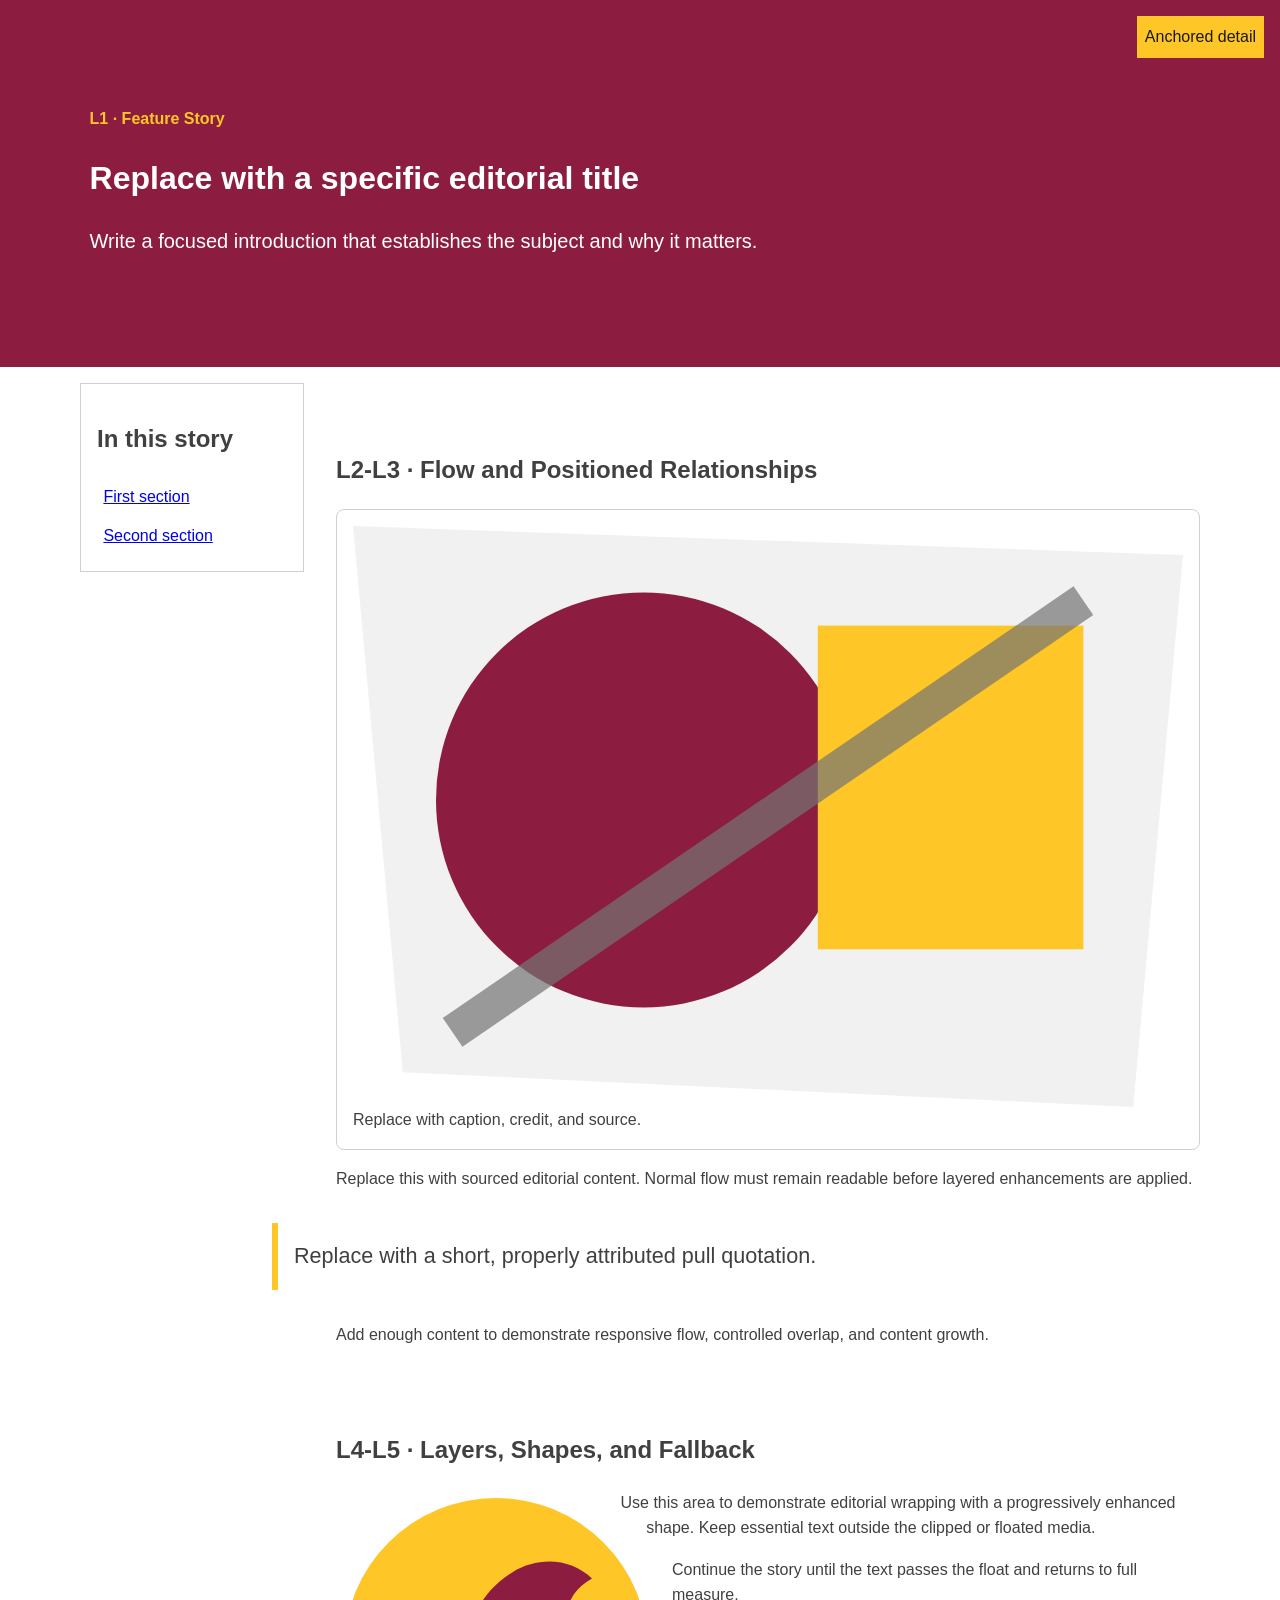
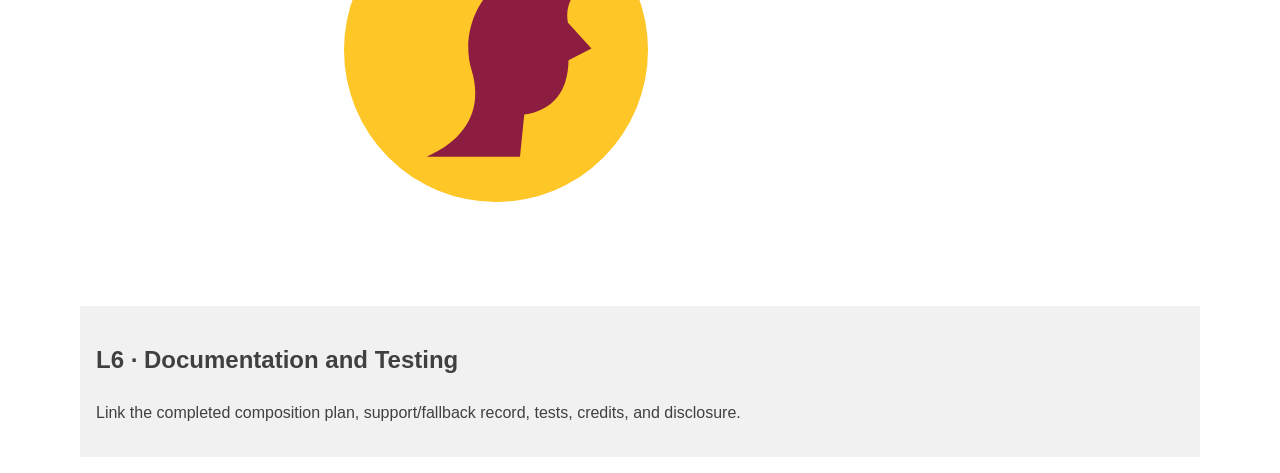
==== ASSESSMENT-Layered-Feature-Story-Starter/index.html @ 74e16f76 "Added Starter Files" ====
<!doctype html>
<html lang="en">
    <head>
        <meta charset="utf-8">
        <meta name="viewport" content="width=device-width,initial-scale=1">
        <title>Layered Feature Story</title>
        <link rel="stylesheet" href="styles.css">
    </head>
    <body>
        <header class="feature-header">
            <p class="eyebrow">L1 · Feature Story</p>
            <h1>Replace with a specific editorial title</h1>
            <p class="lede">Write a focused introduction that establishes the subject and why it matters.</p>
            <span class="issue-badge">Anchored detail</span>
        </header>
        <main>
            <aside class="story-guide">
                <h2>In this story</h2>
                <a href="#section-one">First section</a>
                <a href="#section-two">Second section</a>
            </aside>
            <article>
                <section id="section-one">
                    <h2>L2-L3 · Flow and Positioned Relationships</h2>
                    <figure class="feature-figure">
                        <img src="feature.svg" alt="Replace with a contextual alternative" width="1000" height="700">
                        <figcaption>Replace with caption, credit, and source.</figcaption>
                    </figure>
                    <p>Replace this with sourced editorial content. Normal flow must remain readable before layered enhancements are applied.</p>
                    <blockquote class="pull-quote">Replace with a short, properly attributed pull quotation.</blockquote>
                    <p>Add enough content to demonstrate responsive flow, controlled overlap, and content growth.</p>
                </section>
                <section id="section-two">
                    <h2>L4-L5 · Layers, Shapes, and Fallback</h2>
                    <img class="shape-portrait" src="portrait.svg" alt="Replace with a contextual alternative" width="600" height="600">
                    <p>Use this area to demonstrate editorial wrapping with a progressively enhanced shape. Keep essential text outside the clipped or floated media.</p>
                    <p>Continue the story until the text passes the float and returns to full measure.</p>
                </section>
            </article>
            <section class="documentation">
                <h2>L6 · Documentation and Testing</h2>
                <p>Link the completed composition plan, support/fallback record, tests, credits, and disclosure.</p>
            </section>
        </main>
    </body>
    </html>
---- ASSESSMENT-Layered-Feature-Story-Starter/styles.css ----
:root{
    --color-text:#404040;
    --color-surface:#fff;
    --color-action:#8c1d40;
    --color-accent:#ffc627;
    --color-border:#d0d0d0;
    --color-muted:#5c6670;
    --space-3:1rem;
    --radius:.5rem;
    --measure:68ch;
    --layer-base:0;
    --layer-raised:10;
    --layer-sticky:20;
    --layer-overlay:30;
}
*,*::before,*::after{
    box-sizing:border-box;
}
html{
    scroll-behavior:smooth;
}
body{
    margin:0;
    color:var(--color-text);
    background:var(--color-surface);
    font-family:Arial,sans-serif;
    line-height:1.6;
}
.feature-header{
    position:relative;
    padding:clamp(2rem,7vw,6rem);
    background:var(--color-action);
    color:#fff;
}
.eyebrow{
    color:var(--color-accent);
    font-weight:700;
}
.lede{
    max-width:var(--measure);
    font-size:1.25rem;
}
.issue-badge{
    position:absolute;
    inset-block-start:1rem;
    inset-inline-end:1rem;
    padding:.5rem;
    background:var(--color-accent);
    color:#191919;
}
main{
    display:grid;
    gap:2rem;
    max-width:72rem;
    margin:auto;
    padding:var(--space-3);
}
article{
    min-width:0;
}
article section{
    display:flow-root;
    margin-block:3rem;
    scroll-margin-block-start:6rem;
}
.story-guide{
    align-self:start;
    padding:1rem;
    border:1px solid var(--color-border);
}
.story-guide a{
    display:block;
    padding:.4rem;
}
.feature-figure{
    position:relative;
    margin:0;
    padding:1rem;
    border:1px solid var(--color-border);
    border-radius:var(--radius);
}
img{
    display:block;
    max-width:100%;
    height:auto;
}
.pull-quote{
    margin:2rem 0;
    padding:1rem;
    border-inline-start:.4rem solid var(--color-accent);
    font-size:1.35rem;
}
.shape-portrait{
    width:min(45%,20rem);
    margin:0 1rem 1rem 0;
    border-radius:50%;
}
.documentation{
    grid-column:1/-1;
    padding:1rem;
    background:#f1f1f1;
}
@media (min-width:52rem){
    main{
        grid-template-columns:14rem 1fr;
    }
    .story-guide{
        position:sticky;
        inset-block-start:1rem;
        z-index:var(--layer-sticky);
    }
    .pull-quote{
        position:relative;
        z-index:var(--layer-raised);
        margin-inline-start:-4rem;
        background:var(--color-surface);;
    }
    @supports (shape-outside:circle(50%)){
        .shape-portrait{
            float:inline-start;
            shape-outside:circle(50%);
            shape-margin:1rem;}
        }
    }
    @supports (clip-path:polygon(0 0)){
        .feature-figure img{
            clip-path:polygon(0 0,100% 5%,94% 100%,6% 94%);}
        }
        :focus-visible{
            outline:.2rem solid var(--color-accent);
            outline-offset:.2rem;
        }
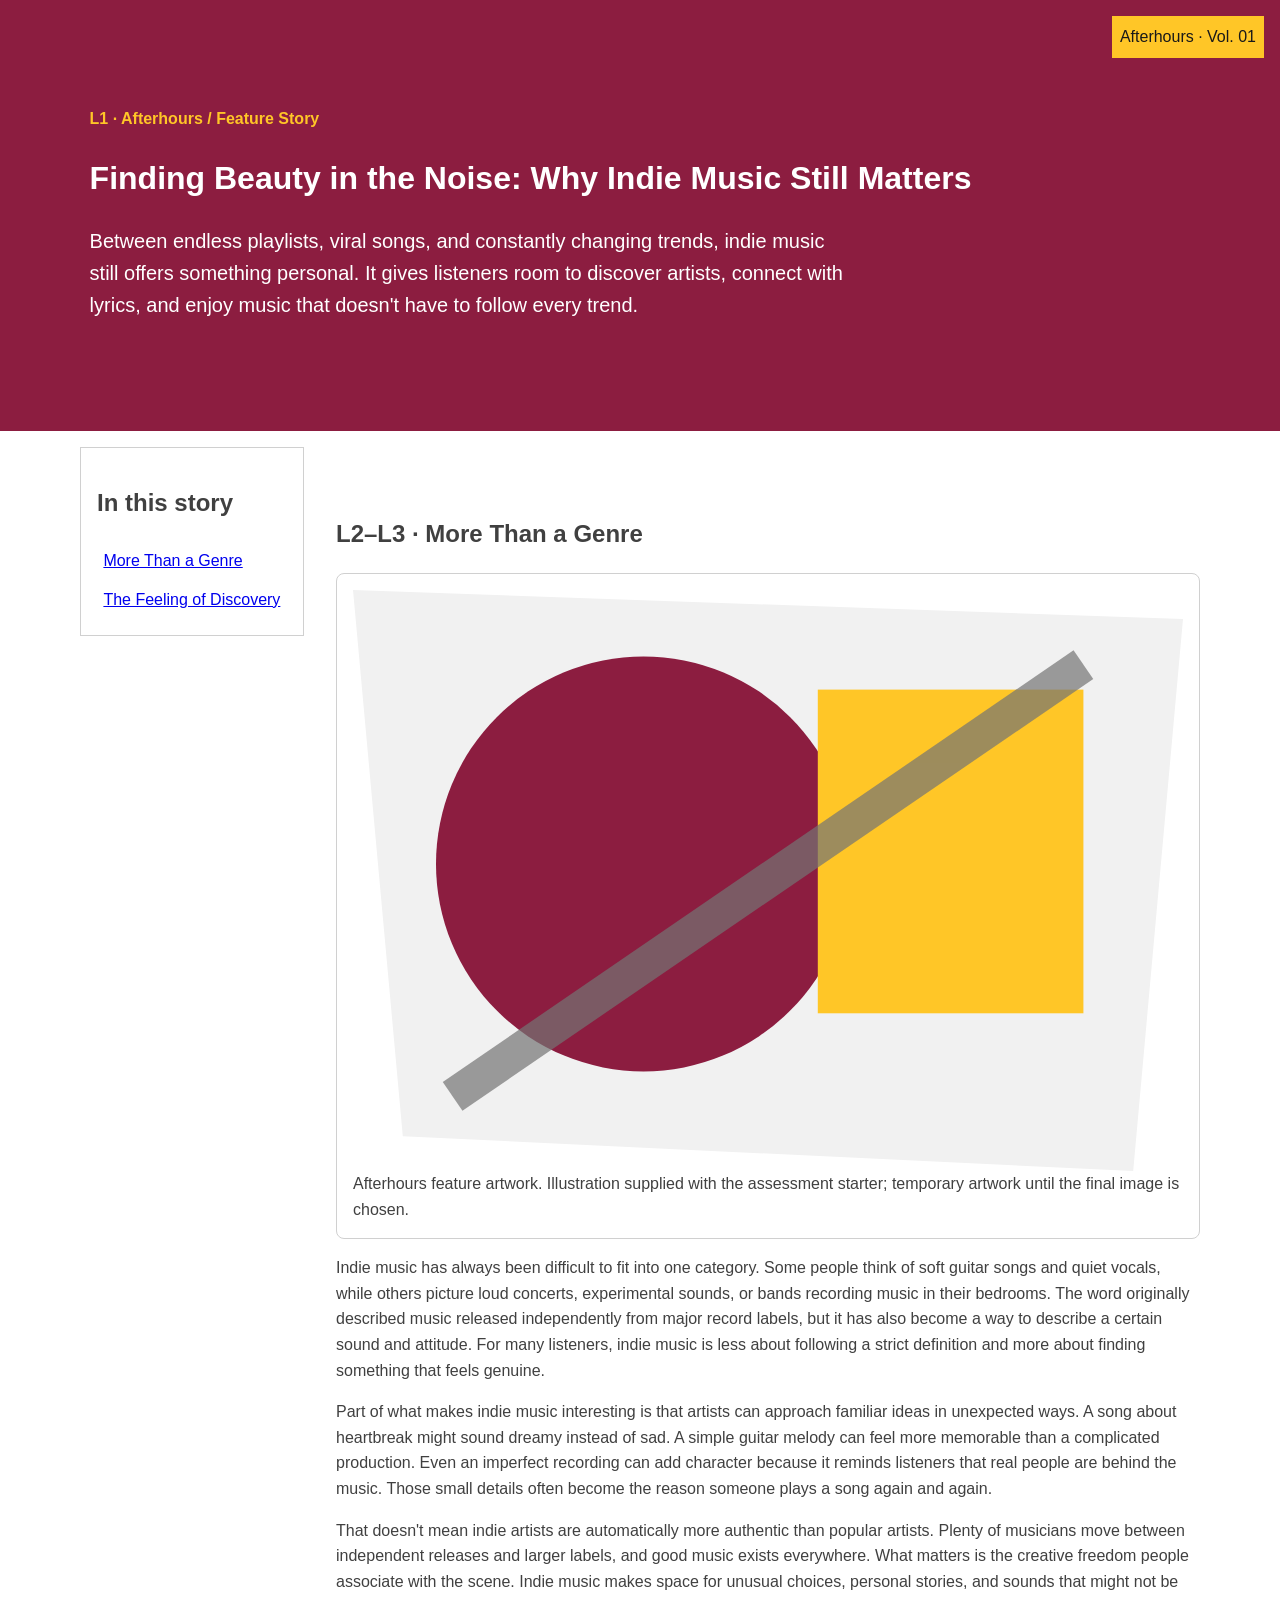
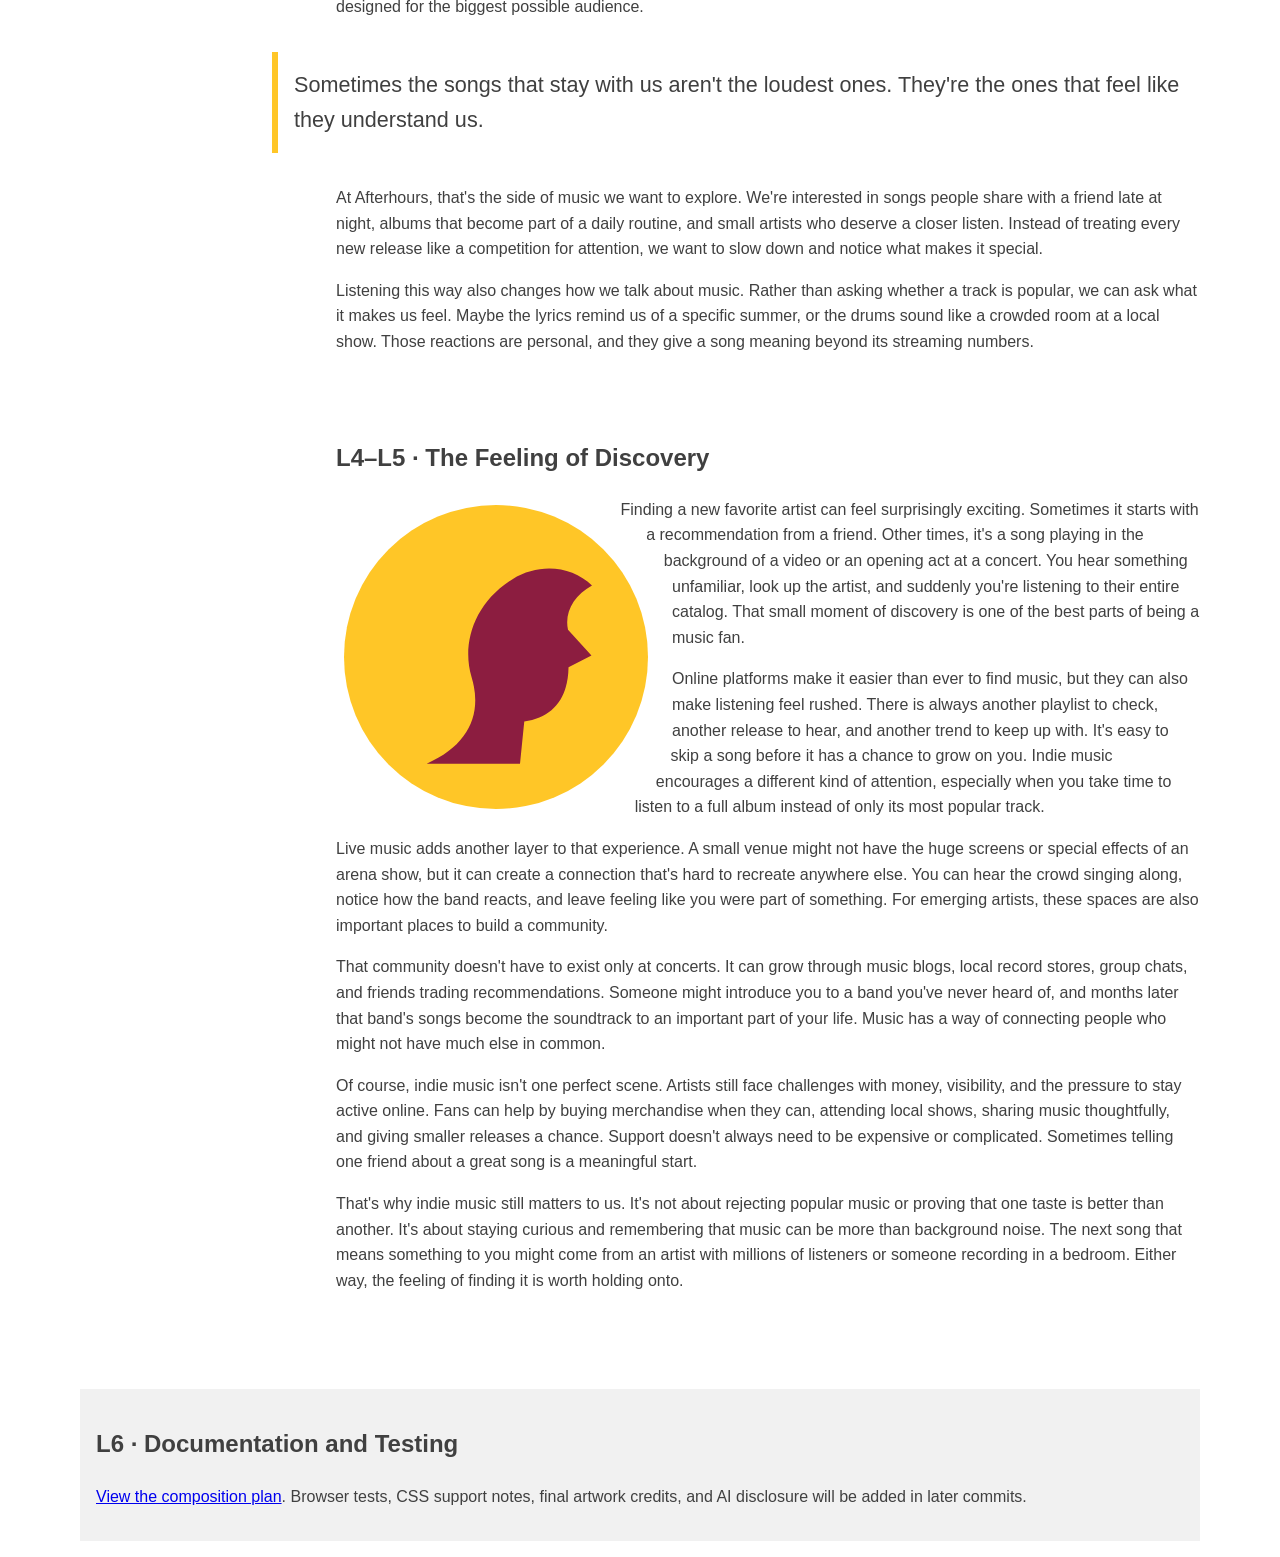
==== commit 968955ff: "Add Afterhours feature story content" ====
--- a/ASSESSMENT-Layered-Feature-Story-Starter/index.html
+++ b/ASSESSMENT-Layered-Feature-Story-Starter/index.html
@@ -1,46 +1,78 @@
 <!doctype html>
 <html lang="en">
-    <head>
-        <meta charset="utf-8">
-        <meta name="viewport" content="width=device-width,initial-scale=1">
-        <title>Layered Feature Story</title>
-        <link rel="stylesheet" href="styles.css">
-    </head>
-    <body>
-        <header class="feature-header">
-            <p class="eyebrow">L1 · Feature Story</p>
-            <h1>Replace with a specific editorial title</h1>
-            <p class="lede">Write a focused introduction that establishes the subject and why it matters.</p>
-            <span class="issue-badge">Anchored detail</span>
-        </header>
-        <main>
-            <aside class="story-guide">
-                <h2>In this story</h2>
-                <a href="#section-one">First section</a>
-                <a href="#section-two">Second section</a>
-            </aside>
-            <article>
-                <section id="section-one">
-                    <h2>L2-L3 · Flow and Positioned Relationships</h2>
-                    <figure class="feature-figure">
-                        <img src="feature.svg" alt="Replace with a contextual alternative" width="1000" height="700">
-                        <figcaption>Replace with caption, credit, and source.</figcaption>
-                    </figure>
-                    <p>Replace this with sourced editorial content. Normal flow must remain readable before layered enhancements are applied.</p>
-                    <blockquote class="pull-quote">Replace with a short, properly attributed pull quotation.</blockquote>
-                    <p>Add enough content to demonstrate responsive flow, controlled overlap, and content growth.</p>
-                </section>
-                <section id="section-two">
-                    <h2>L4-L5 · Layers, Shapes, and Fallback</h2>
-                    <img class="shape-portrait" src="portrait.svg" alt="Replace with a contextual alternative" width="600" height="600">
-                    <p>Use this area to demonstrate editorial wrapping with a progressively enhanced shape. Keep essential text outside the clipped or floated media.</p>
-                    <p>Continue the story until the text passes the float and returns to full measure.</p>
-                </section>
-            </article>
-            <section class="documentation">
-                <h2>L6 · Documentation and Testing</h2>
-                <p>Link the completed composition plan, support/fallback record, tests, credits, and disclosure.</p>
+
+<head>
+    <meta charset="utf-8">
+    <meta name="viewport" content="width=device-width,initial-scale=1">
+    <title>Finding Beauty in the Noise | Afterhours</title>
+    <link rel="stylesheet" href="styles.css">
+</head>
+
+<body>
+    <header class="feature-header">
+        <p class="eyebrow">L1 · Afterhours / Feature Story</p>
+        <h1>Finding Beauty in the Noise: Why Indie Music Still Matters</h1>
+        <p class="lede">Between endless playlists, viral songs, and constantly changing trends, indie music still offers something personal. It gives listeners room to discover artists, connect with lyrics, and enjoy music that doesn't have to follow every trend.</p>
+        <span class="issue-badge">Afterhours · Vol. 01</span>
+    </header>
+    <main>
+        <aside class="story-guide">
+            <h2>In this story</h2>
+            <a href="#section-one">More Than a Genre</a>
+            <a href="#section-two">The Feeling of Discovery</a>
+        </aside>
+        <article>
+            <section id="section-one">
+                <h2>L2–L3 · More Than a Genre</h2>
+                <figure class="feature-figure">
+                    <img src="feature.svg" alt="Abstract illustration used for the Afterhours indie music feature" width="1000" height="700">
+                    <figcaption>Afterhours feature artwork. Illustration supplied with the assessment starter; temporary artwork until the final image is chosen.</figcaption>
+                </figure>
+                <p>Indie music has always been difficult to fit into one category. Some people think of soft guitar songs and quiet vocals, while others picture loud concerts, experimental sounds, or bands recording music in their bedrooms. The word originally
+                    described music released independently from major record labels, but it has also become a way to describe a certain sound and attitude. For many listeners, indie music is less about following a strict definition and more about finding
+                    something that feels genuine.</p>
+
+                <p>Part of what makes indie music interesting is that artists can approach familiar ideas in unexpected ways. A song about heartbreak might sound dreamy instead of sad. A simple guitar melody can feel more memorable than a complicated production.
+                    Even an imperfect recording can add character because it reminds listeners that real people are behind the music. Those small details often become the reason someone plays a song again and again.</p>
+
+                <p>That doesn't mean indie artists are automatically more authentic than popular artists. Plenty of musicians move between independent releases and larger labels, and good music exists everywhere. What matters is the creative freedom people
+                    associate with the scene. Indie music makes space for unusual choices, personal stories, and sounds that might not be designed for the biggest possible audience.</p>
+                <blockquote class="pull-quote">Sometimes the songs that stay with us aren't the loudest ones. They're the ones that feel like they understand us.</blockquote>
+
+                <p>At Afterhours, that's the side of music we want to explore. We're interested in songs people share with a friend late at night, albums that become part of a daily routine, and small artists who deserve a closer listen. Instead of treating
+                    every new release like a competition for attention, we want to slow down and notice what makes it special.</p>
+
+                <p>Listening this way also changes how we talk about music. Rather than asking whether a track is popular, we can ask what it makes us feel. Maybe the lyrics remind us of a specific summer, or the drums sound like a crowded room at a local
+                    show. Those reactions are personal, and they give a song meaning beyond its streaming numbers.</p>
             </section>
-        </main>
-    </body>
-    </html>+            <section id="section-two">
+                <h2>L4–L5 · The Feeling of Discovery</h2>
+                <img class="shape-portrait" src="portrait.svg" alt="Abstract portrait illustration accompanying the article" width="600" height="600">
+
+                <p>Finding a new favorite artist can feel surprisingly exciting. Sometimes it starts with a recommendation from a friend. Other times, it's a song playing in the background of a video or an opening act at a concert. You hear something unfamiliar,
+                    look up the artist, and suddenly you're listening to their entire catalog. That small moment of discovery is one of the best parts of being a music fan.</p>
+
+                <p>Online platforms make it easier than ever to find music, but they can also make listening feel rushed. There is always another playlist to check, another release to hear, and another trend to keep up with. It's easy to skip a song before
+                    it has a chance to grow on you. Indie music encourages a different kind of attention, especially when you take time to listen to a full album instead of only its most popular track.</p>
+
+                <p>Live music adds another layer to that experience. A small venue might not have the huge screens or special effects of an arena show, but it can create a connection that's hard to recreate anywhere else. You can hear the crowd singing along,
+                    notice how the band reacts, and leave feeling like you were part of something. For emerging artists, these spaces are also important places to build a community.</p>
+
+                <p>That community doesn't have to exist only at concerts. It can grow through music blogs, local record stores, group chats, and friends trading recommendations. Someone might introduce you to a band you've never heard of, and months later
+                    that band's songs become the soundtrack to an important part of your life. Music has a way of connecting people who might not have much else in common.</p>
+
+                <p>Of course, indie music isn't one perfect scene. Artists still face challenges with money, visibility, and the pressure to stay active online. Fans can help by buying merchandise when they can, attending local shows, sharing music thoughtfully,
+                    and giving smaller releases a chance. Support doesn't always need to be expensive or complicated. Sometimes telling one friend about a great song is a meaningful start.</p>
+
+                <p>That's why indie music still matters to us. It's not about rejecting popular music or proving that one taste is better than another. It's about staying curious and remembering that music can be more than background noise. The next song
+                    that means something to you might come from an artist with millions of listeners or someone recording in a bedroom. Either way, the feeling of finding it is worth holding onto.</p>
+            </section>
+        </article>
+        <section class="documentation">
+            <h2>L6 · Documentation and Testing</h2>
+            <p><a href="composition-plan.html">View the composition plan</a>. Browser tests, CSS support notes, final artwork credits, and AI disclosure will be added in later commits.</p>
+        </section>
+    </main>
+</body>
+
+</html>
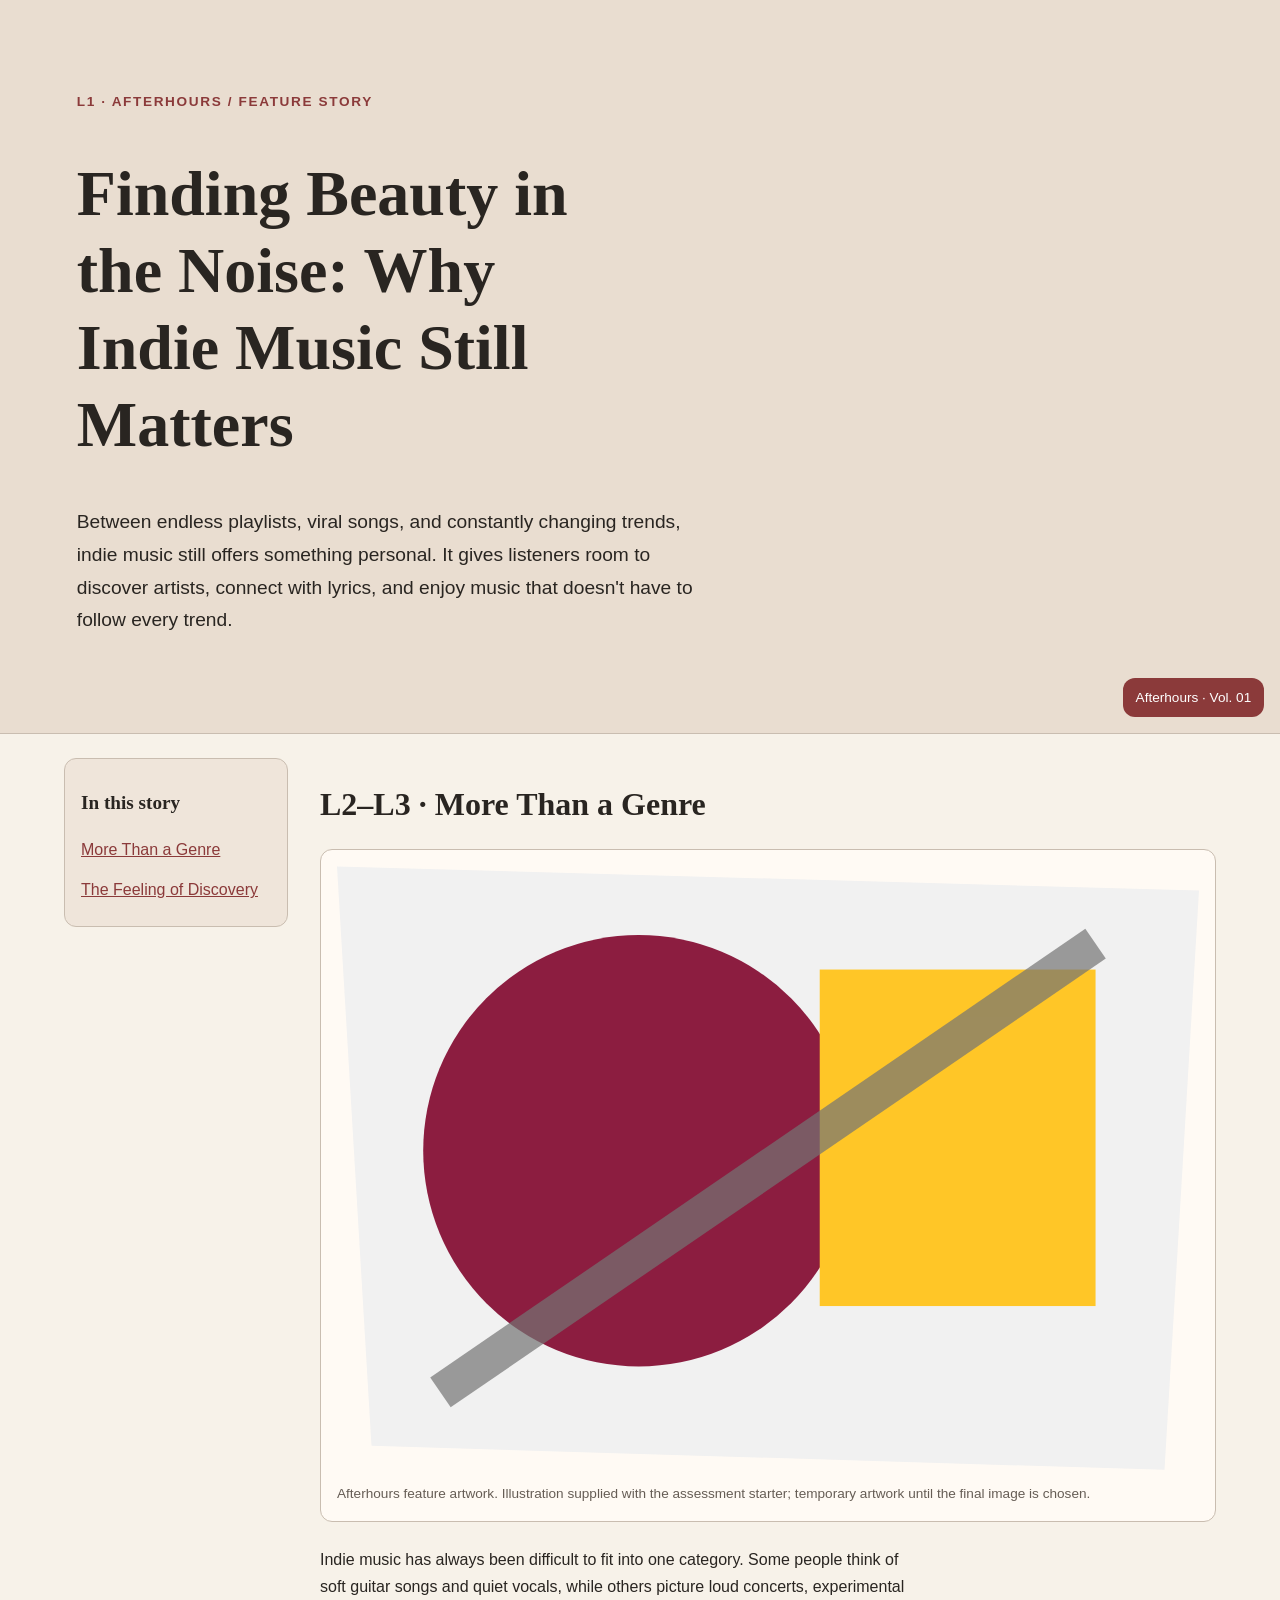
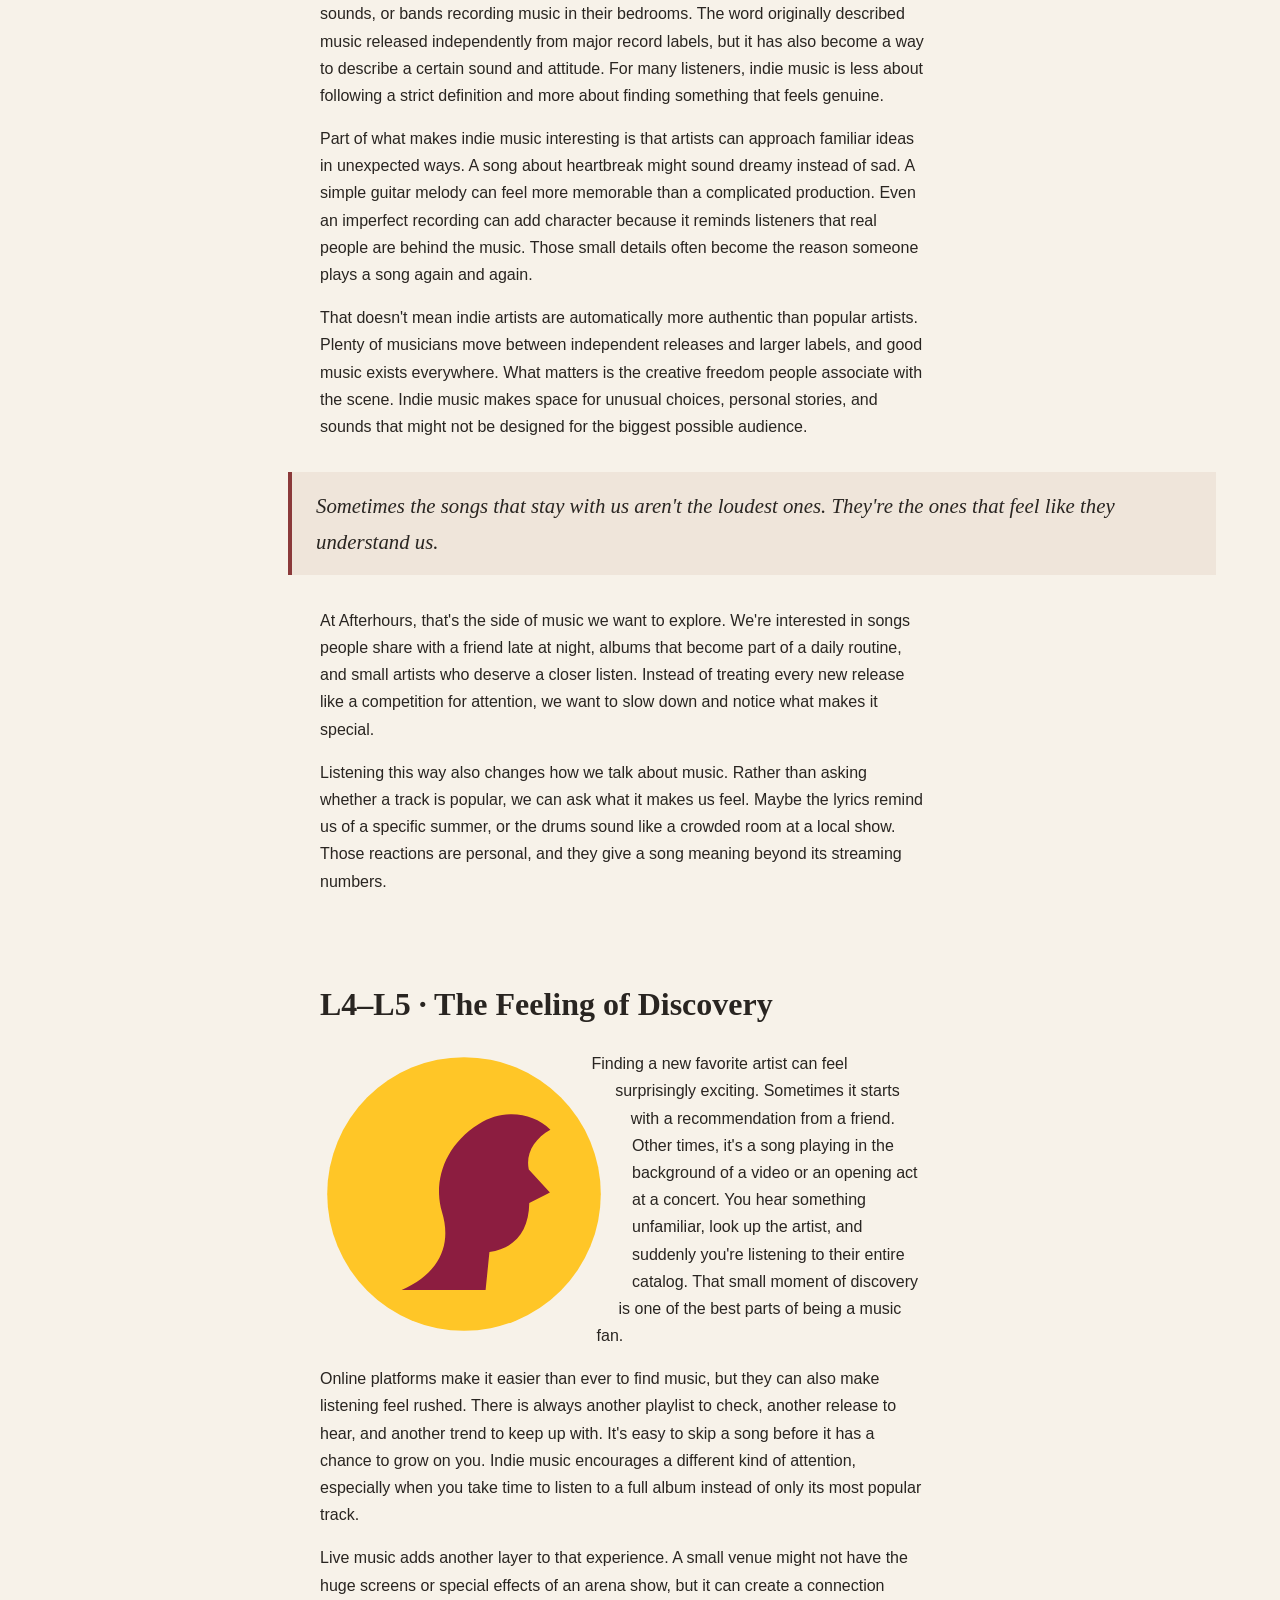
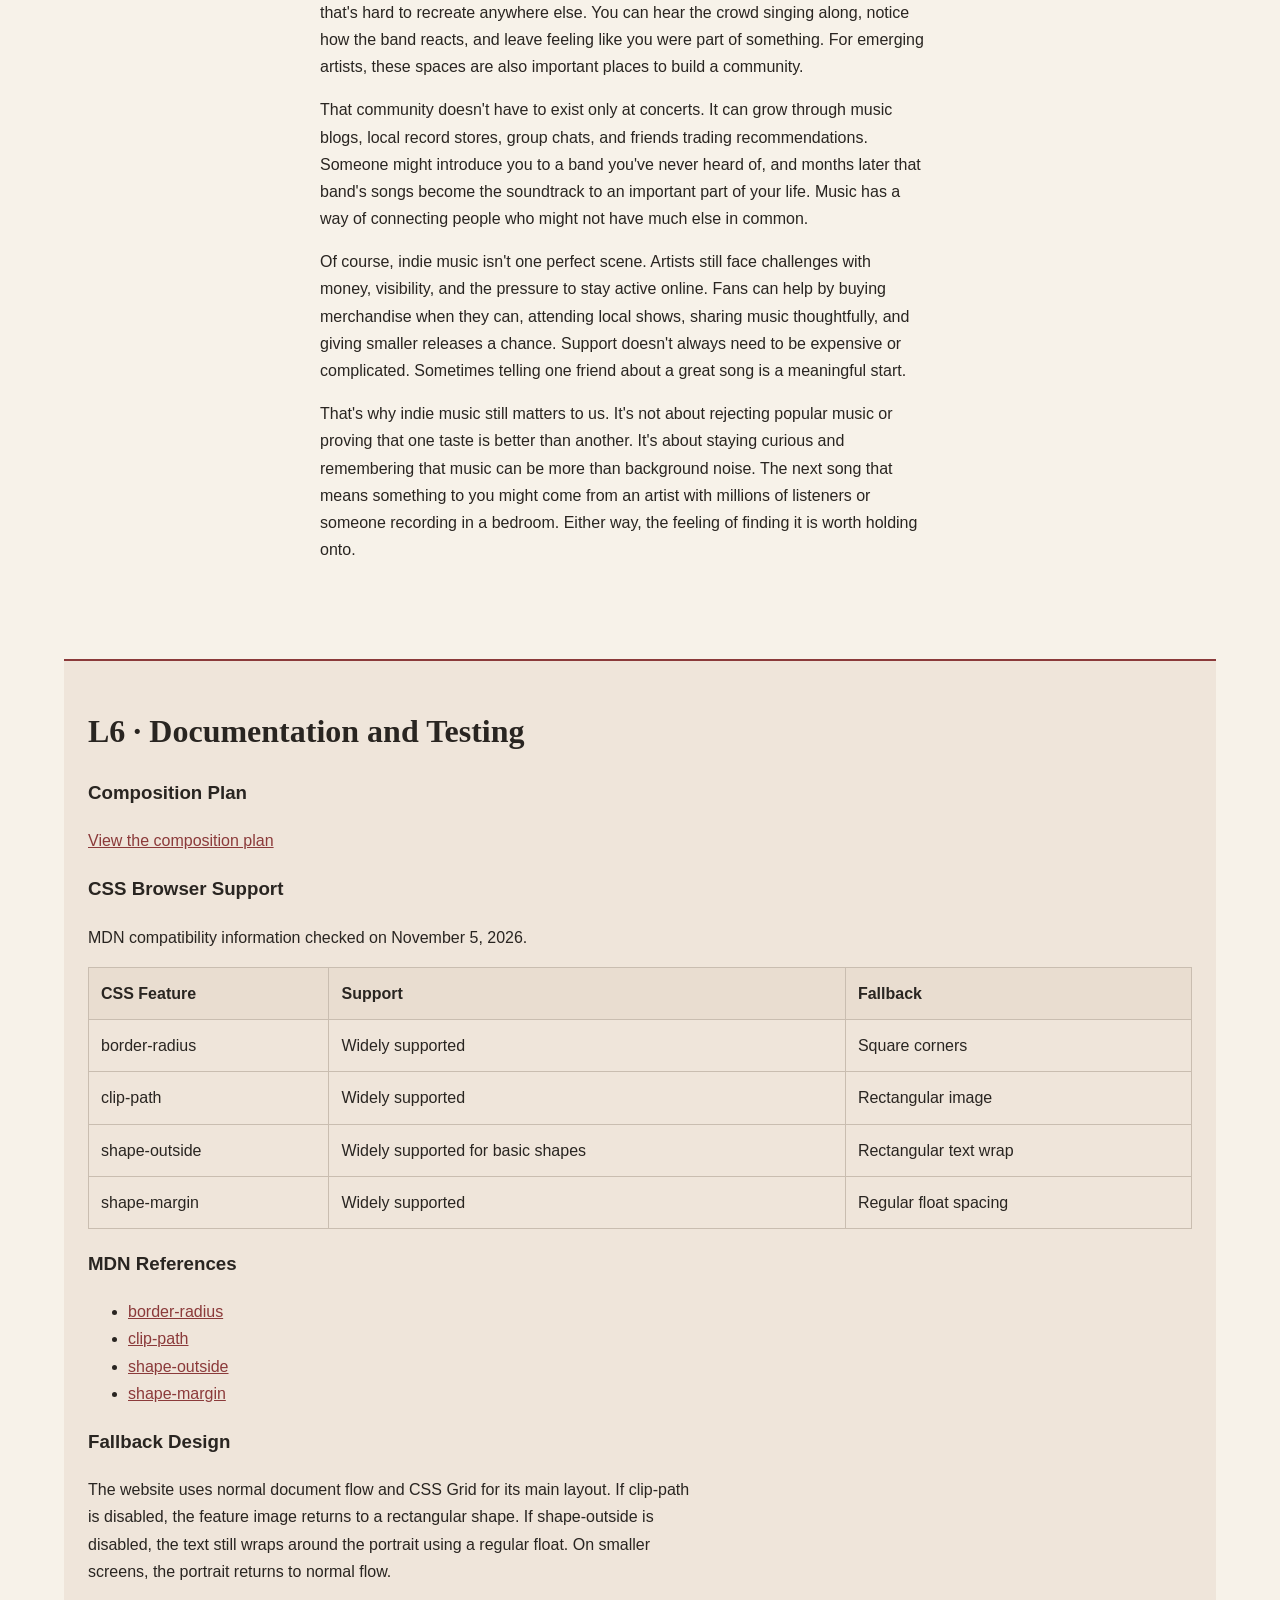
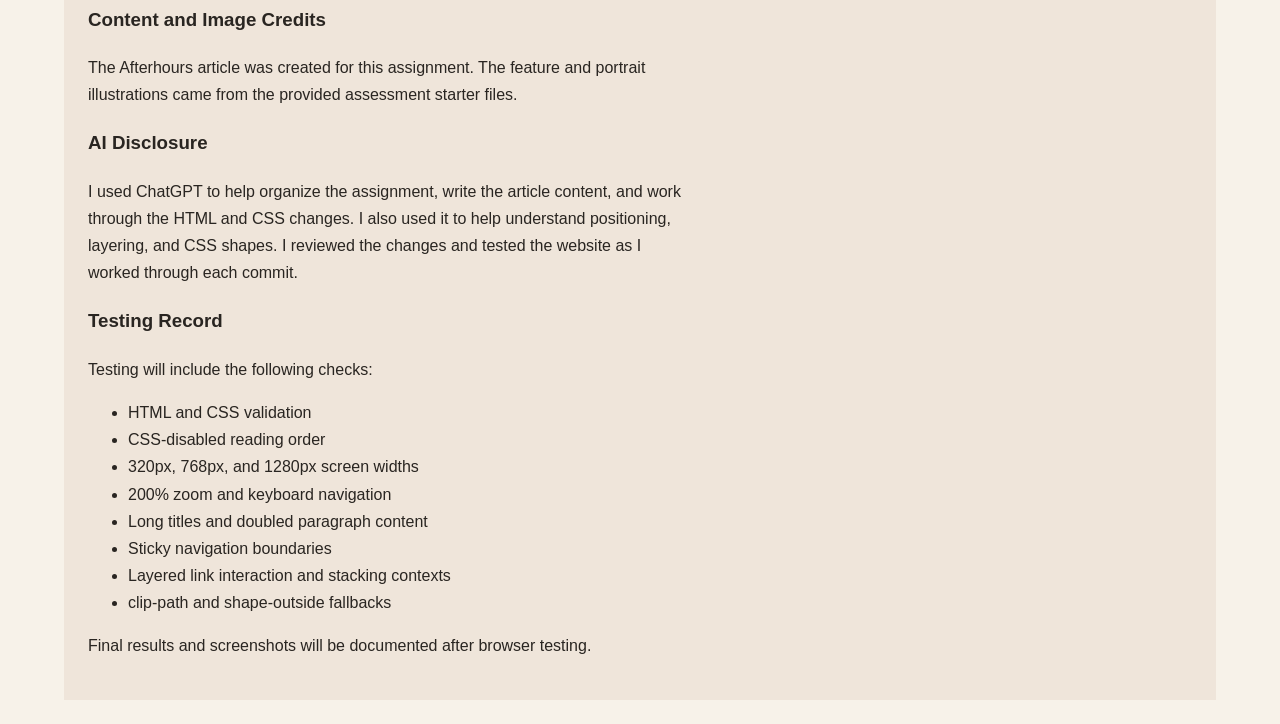
==== commit bbd16d5e: "Add documentation and CSS support records" ====
--- a/ASSESSMENT-Layered-Feature-Story-Starter/index.html
+++ b/ASSESSMENT-Layered-Feature-Story-Starter/index.html
@@ -68,10 +68,97 @@
                     that means something to you might come from an artist with millions of listeners or someone recording in a bedroom. Either way, the feeling of finding it is worth holding onto.</p>
             </section>
         </article>
+
         <section class="documentation">
             <h2>L6 · Documentation and Testing</h2>
-            <p><a href="composition-plan.html">View the composition plan</a>. Browser tests, CSS support notes, final artwork credits, and AI disclosure will be added in later commits.</p>
+
+            <h3>Composition Plan</h3>
+            <p>
+                <a href="composition-plan.html">
+            View the composition plan
+        </a>
+            </p>
+
+            <h3>CSS Browser Support</h3>
+            <p>MDN compatibility information checked on November 5, 2026.</p>
+
+            <table>
+                <thead>
+                    <tr>
+                        <th>CSS Feature</th>
+                        <th>Support</th>
+                        <th>Fallback</th>
+                    </tr>
+                </thead>
+                <tbody>
+                    <tr>
+                        <td>border-radius</td>
+                        <td>Widely supported</td>
+                        <td>Square corners</td>
+                    </tr>
+                    <tr>
+                        <td>clip-path</td>
+                        <td>Widely supported</td>
+                        <td>Rectangular image</td>
+                    </tr>
+                    <tr>
+                        <td>shape-outside</td>
+                        <td>Widely supported for basic shapes</td>
+                        <td>Rectangular text wrap</td>
+                    </tr>
+                    <tr>
+                        <td>shape-margin</td>
+                        <td>Widely supported</td>
+                        <td>Regular float spacing</td>
+                    </tr>
+                </tbody>
+            </table>
+
+            <h3>MDN References</h3>
+            <ul>
+                <li><a href="https://developer.mozilla.org/en-US/docs/Web/CSS/Reference/Properties/border-radius">border-radius</a></li>
+                <li><a href="https://developer.mozilla.org/en-US/docs/Web/CSS/Reference/Properties/clip-path">clip-path</a></li>
+                <li><a href="https://developer.mozilla.org/en-US/docs/Web/CSS/Reference/Properties/shape-outside">shape-outside</a></li>
+                <li><a href="https://developer.mozilla.org/en-US/docs/Web/CSS/Reference/Properties/shape-margin">shape-margin</a></li>
+            </ul>
+
+            <h3>Fallback Design</h3>
+            <p>
+                The website uses normal document flow and CSS Grid for its main layout. If clip-path is disabled, the feature image returns to a rectangular shape. If shape-outside is disabled, the text still wraps around the portrait using a regular float. On smaller
+                screens, the portrait returns to normal flow.
+            </p>
+
+            <h3>Content and Image Credits</h3>
+            <p>
+                The Afterhours article was created for this assignment. The feature and portrait illustrations came from the provided assessment starter files.
+            </p>
+
+            <h3>AI Disclosure</h3>
+            <p>
+                I used ChatGPT to help organize the assignment, write the article content, and work through the HTML and CSS changes. I also used it to help understand positioning, layering, and CSS shapes. I reviewed the changes and tested the website as I worked through
+                each commit.
+            </p>
+
+            <h3>Testing Record</h3>
+            <p>
+                Testing will include the following checks:
+            </p>
+            <ul>
+                <li>HTML and CSS validation</li>
+                <li>CSS-disabled reading order</li>
+                <li>320px, 768px, and 1280px screen widths</li>
+                <li>200% zoom and keyboard navigation</li>
+                <li>Long titles and doubled paragraph content</li>
+                <li>Sticky navigation boundaries</li>
+                <li>Layered link interaction and stacking contexts</li>
+                <li>clip-path and shape-outside fallbacks</li>
+            </ul>
+            <p>
+                Final results and screenshots will be documented after browser testing.
+            </p>
+
         </section>
+
     </main>
 </body>
 
--- a/ASSESSMENT-Layered-Feature-Story-Starter/styles.css
+++ b/ASSESSMENT-Layered-Feature-Story-Starter/styles.css
@@ -1,132 +1,306 @@
-:root{
-    --color-text:#404040;
-    --color-surface:#fff;
-    --color-action:#8c1d40;
-    --color-accent:#ffc627;
-    --color-border:#d0d0d0;
-    --color-muted:#5c6670;
-    --space-3:1rem;
-    --radius:.5rem;
-    --measure:68ch;
-    --layer-base:0;
-    --layer-raised:10;
-    --layer-sticky:20;
-    --layer-overlay:30;
-}
-*,*::before,*::after{
-    box-sizing:border-box;
-}
-html{
-    scroll-behavior:smooth;
-}
-body{
-    margin:0;
-    color:var(--color-text);
-    background:var(--color-surface);
-    font-family:Arial,sans-serif;
-    line-height:1.6;
-}
-.feature-header{
-    position:relative;
-    padding:clamp(2rem,7vw,6rem);
-    background:var(--color-action);
-    color:#fff;
-}
-.eyebrow{
-    color:var(--color-accent);
-    font-weight:700;
-}
-.lede{
-    max-width:var(--measure);
-    font-size:1.25rem;
-}
-.issue-badge{
-    position:absolute;
-    inset-block-start:1rem;
-    inset-inline-end:1rem;
-    padding:.5rem;
-    background:var(--color-accent);
-    color:#191919;
-}
-main{
-    display:grid;
-    gap:2rem;
-    max-width:72rem;
-    margin:auto;
-    padding:var(--space-3);
-}
-article{
-    min-width:0;
-}
-article section{
-    display:flow-root;
-    margin-block:3rem;
-    scroll-margin-block-start:6rem;
-}
-.story-guide{
-    align-self:start;
-    padding:1rem;
-    border:1px solid var(--color-border);
-}
-.story-guide a{
-    display:block;
-    padding:.4rem;
-}
-.feature-figure{
-    position:relative;
-    margin:0;
-    padding:1rem;
-    border:1px solid var(--color-border);
-    border-radius:var(--radius);
-}
-img{
-    display:block;
-    max-width:100%;
-    height:auto;
-}
-.pull-quote{
-    margin:2rem 0;
-    padding:1rem;
-    border-inline-start:.4rem solid var(--color-accent);
-    font-size:1.35rem;
-}
-.shape-portrait{
-    width:min(45%,20rem);
-    margin:0 1rem 1rem 0;
-    border-radius:50%;
-}
-.documentation{
-    grid-column:1/-1;
-    padding:1rem;
-    background:#f1f1f1;
-}
-@media (min-width:52rem){
-    main{
-        grid-template-columns:14rem 1fr;
-    }
-    .story-guide{
-        position:sticky;
-        inset-block-start:1rem;
-        z-index:var(--layer-sticky);
-    }
-    .pull-quote{
-        position:relative;
-        z-index:var(--layer-raised);
-        margin-inline-start:-4rem;
-        background:var(--color-surface);;
-    }
-    @supports (shape-outside:circle(50%)){
-        .shape-portrait{
-            float:inline-start;
-            shape-outside:circle(50%);
-            shape-margin:1rem;}
+:root {
+    --color-text: #292521;
+    --color-surface: #f7f2e9;
+    --color-action: #8b3a3a;
+    --color-accent: #d7a18b;
+    --color-border: #c9bdb0;
+    --color-muted: #665d55;
+    --space-3: 1rem;
+    --radius: 0.75rem;
+    --measure: 68ch;
+    /* Layer tokens - used in later commits */
+    --layer-base: 0;
+    --layer-raised: 10;
+    --layer-sticky: 20;
+    --layer-overlay: 30;
+}
+
+
+/* Basic reset */
+
+*,
+*::before,
+*::after {
+    box-sizing: border-box;
+}
+
+html {
+    scroll-behavior: smooth;
+}
+
+body {
+    margin: 0;
+    background: var(--color-surface);
+    color: var(--color-text);
+    font-family: Arial, sans-serif;
+    line-height: 1.7;
+}
+
+
+/* Typography */
+
+h1,
+h2 {
+    font-family: Georgia, serif;
+    line-height: 1.2;
+}
+
+h1 {
+    font-size: clamp(2.2rem, 5vw, 4rem);
+    max-width: 18ch;
+}
+
+h2 {
+    font-size: clamp(1.5rem, 3vw, 2rem);
+}
+
+p {
+    max-width: var(--measure);
+}
+
+a {
+    color: var(--color-action);
+}
+
+a:hover {
+    text-decoration-thickness: 2px;
+}
+
+
+/* Feature header */
+
+.feature-header {
+    position: relative;
+    padding: clamp(2rem, 6vw, 5rem);
+    background: #e9ddd0;
+    border-bottom: 1px solid var(--color-border);
+}
+
+.eyebrow {
+    color: var(--color-action);
+    font-weight: bold;
+    text-transform: uppercase;
+    letter-spacing: 0.12em;
+    font-size: 0.85rem;
+}
+
+.lede {
+    max-width: 60ch;
+    font-size: 1.2rem;
+}
+
+.issue-badge {
+    position: absolute;
+    bottom: 1rem;
+    right: 1rem;
+    padding: 0.5rem 0.8rem;
+    background: var(--color-action);
+    color: white;
+    border-radius: var(--radius);
+    font-size: 0.85rem;
+    z-index: var(--layer-raised);
+}
+
+
+/* Main layout */
+
+main {
+    display: grid;
+    gap: 2rem;
+    max-width: 75rem;
+    margin: auto;
+    padding: 1.5rem;
+}
+
+article {
+    min-width: 0;
+}
+
+article section {
+    display: flow-root;
+    margin-bottom: 3rem;
+}
+
+
+/* Story navigation */
+
+.story-guide {
+    padding: 1rem;
+    border: 1px solid var(--color-border);
+    border-radius: var(--radius);
+    background: #efe5da;
+}
+
+.story-guide h2 {
+    font-size: 1.2rem;
+}
+
+.story-guide a {
+    display: block;
+    padding: 0.4rem 0;
+}
+
+
+/* Images */
+
+img {
+    display: block;
+    max-width: 100%;
+    height: auto;
+}
+
+.feature-figure {
+    margin: 1.5rem 0;
+    padding: 1rem;
+    border: 1px solid var(--color-border);
+    border-radius: var(--radius);
+    background: #fffaf4;
+    overflow: hidden;
+}
+
+.feature-figure img {
+    width: 100%;
+}
+
+figcaption {
+    margin-top: 0.75rem;
+    color: var(--color-muted);
+    font-size: 0.85rem;
+}
+
+
+/* Pull quote */
+
+.pull-quote {
+    margin: 2rem 0;
+    padding: 1rem 1.5rem;
+    border-left: 4px solid var(--color-action);
+    background: #efe5da;
+    font-family: Georgia, serif;
+    font-size: 1.3rem;
+    font-style: italic;
+}
+
+
+/* Portrait */
+
+.shape-portrait {
+    display: block;
+    width: min(100%, 18rem);
+    height: auto;
+    margin: 0 1.5rem 1rem 0;
+    border-radius: 50%;
+}
+
+
+/* L5 - Editorial text wrapping */
+
+@media (min-width: 52rem) {
+    .shape-portrait {
+        float: left;
+    }
+    @supports (shape-outside: circle(50%)) {
+        .shape-portrait {
+            shape-outside: circle(50%);
+            shape-margin: 1rem;
         }
     }
-    @supports (clip-path:polygon(0 0)){
-        .feature-figure img{
-            clip-path:polygon(0 0,100% 5%,94% 100%,6% 94%);}
-        }
-        :focus-visible{
-            outline:.2rem solid var(--color-accent);
-            outline-offset:.2rem;
-        }
+}
+
+
+/* Documentation */
+
+.documentation {
+    padding: 1.5rem;
+    border-top: 2px solid var(--color-action);
+    background: #efe5da;
+}
+
+
+/* Desktop layout */
+
+@media (min-width: 52rem) {
+    main {
+        grid-template-columns: 14rem minmax(0, 1fr);
+        align-items: start;
+    }
+    .story-guide {
+        position: sticky;
+        top: 1rem;
+        align-self: start;
+        z-index: var(--layer-sticky);
+    }
+    .documentation {
+        grid-column: 1 / -1;
+    }
+    .pull-quote {
+        position: relative;
+        margin-left: -2rem;
+        z-index: var(--layer-raised);
+        pointer-events: none;
+    }
+}
+
+
+/* Keyboard focus */
+
+:focus-visible {
+    outline: 3px solid var(--color-action);
+    outline-offset: 4px;
+}
+
+.story-guide a:focus-visible {
+    background: var(--color-surface);
+    border-radius: 4px;
+}
+
+@media (max-width: 51.99rem) {
+    .issue-badge {
+        position: static;
+        margin-top: 1rem;
+    }
+}
+
+
+/* L5 - Clipped feature artwork */
+
+@supports (clip-path: polygon(0 0)) {
+    .feature-figure img {
+        clip-path: polygon( 0 0, 100% 4%, 96% 100%, 4% 96%);
+    }
+}
+
+
+/* L6 - Documentation table */
+
+.documentation table {
+    width: 100%;
+    border-collapse: collapse;
+    margin: 1rem 0;
+}
+
+.documentation th,
+.documentation td {
+    border: 1px solid var(--color-border);
+    padding: 0.75rem;
+    text-align: left;
+}
+
+.documentation th {
+    background: #e9ddd0;
+}
+
+.documentation a {
+    overflow-wrap: anywhere;
+}
+
+@media (max-width: 40rem) {
+    .documentation {
+        overflow-x: auto;
+    }
+    .documentation th,
+    .documentation td {
+        padding: 0.4rem;
+        font-size: 0.85rem;
+    }
+}
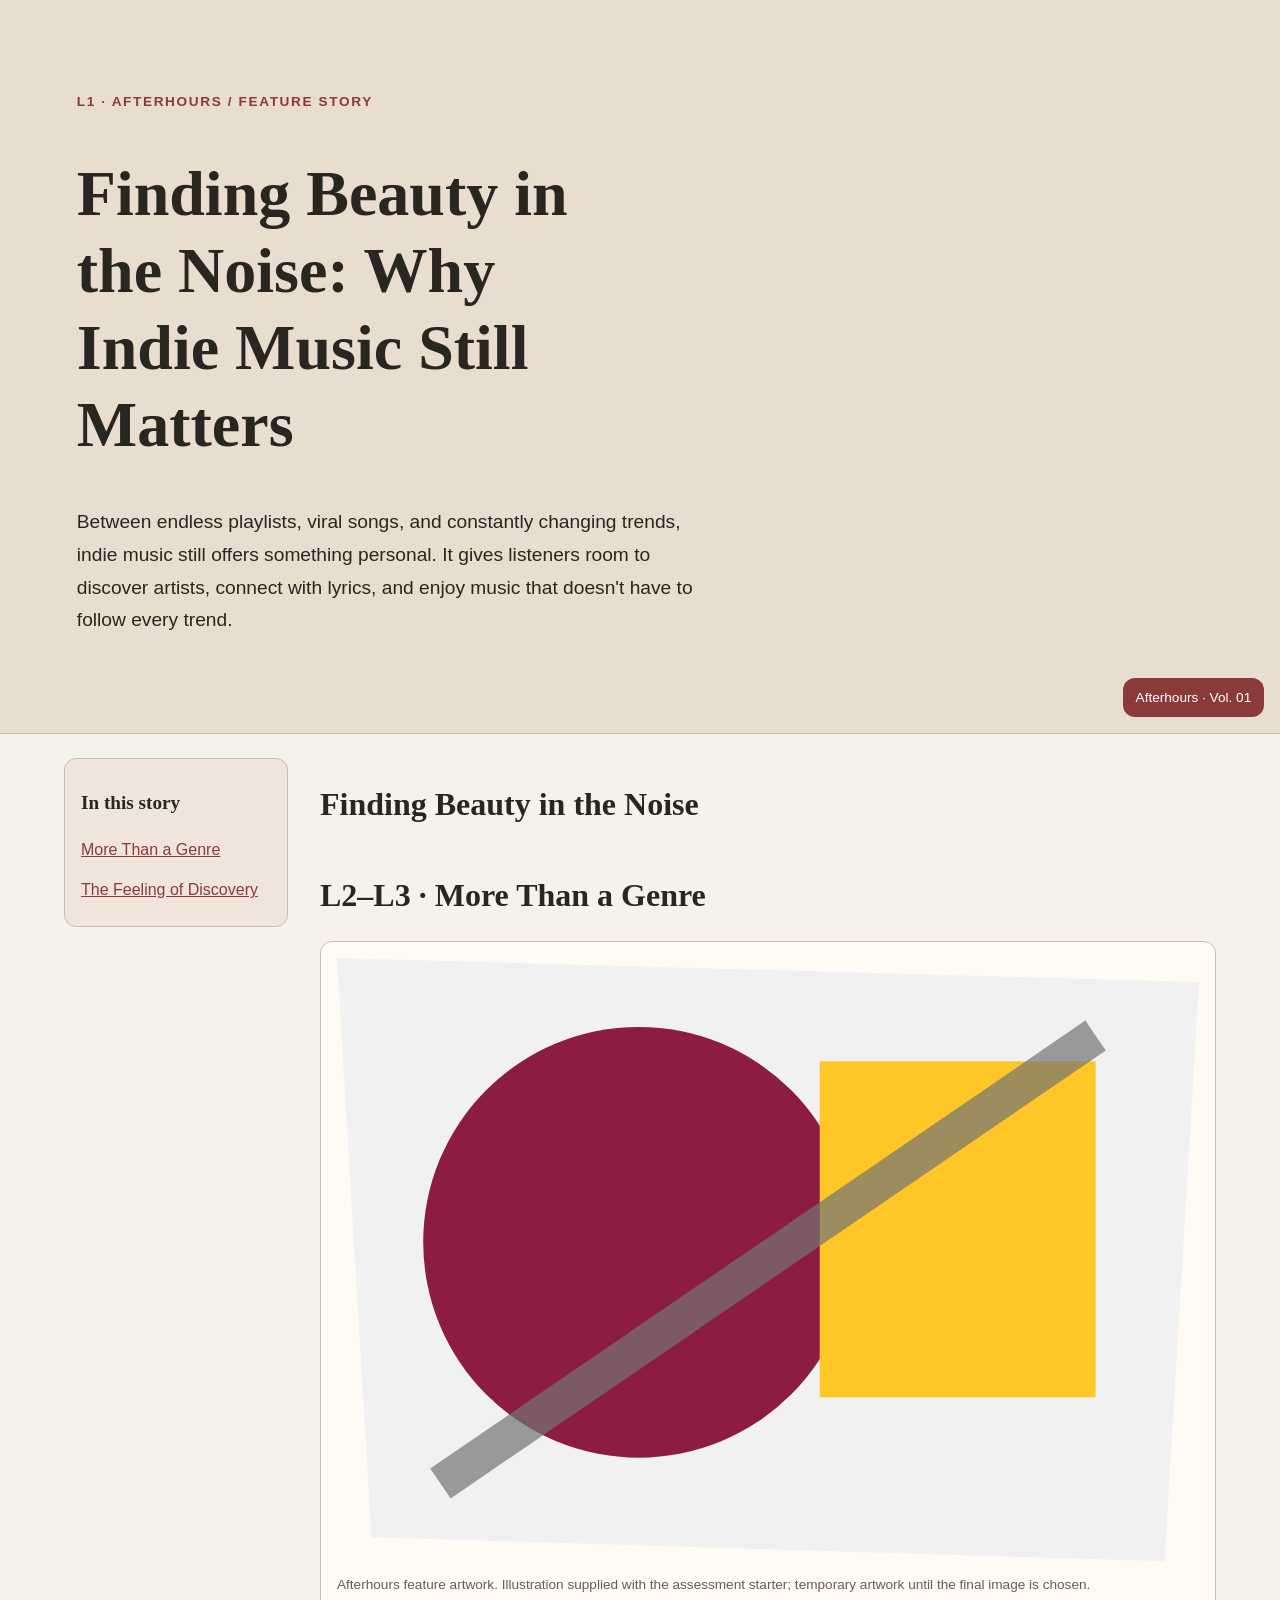
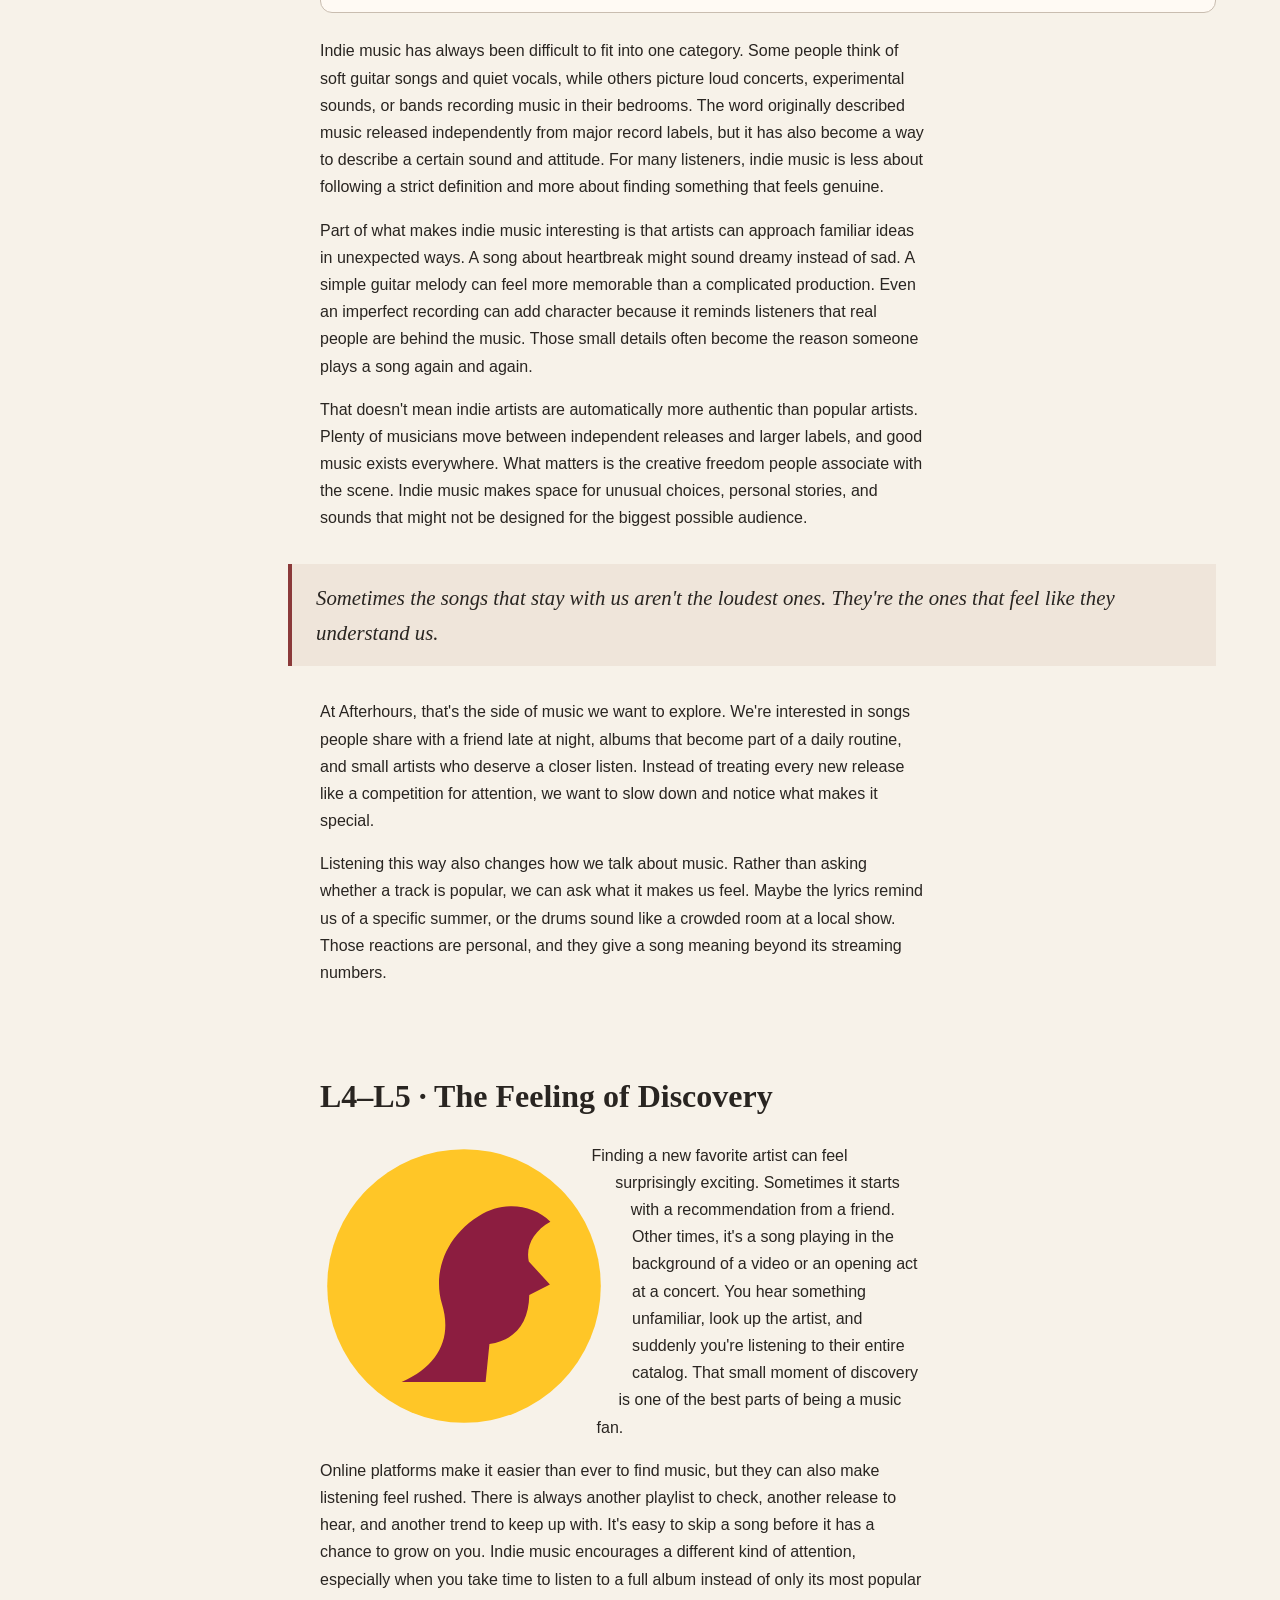
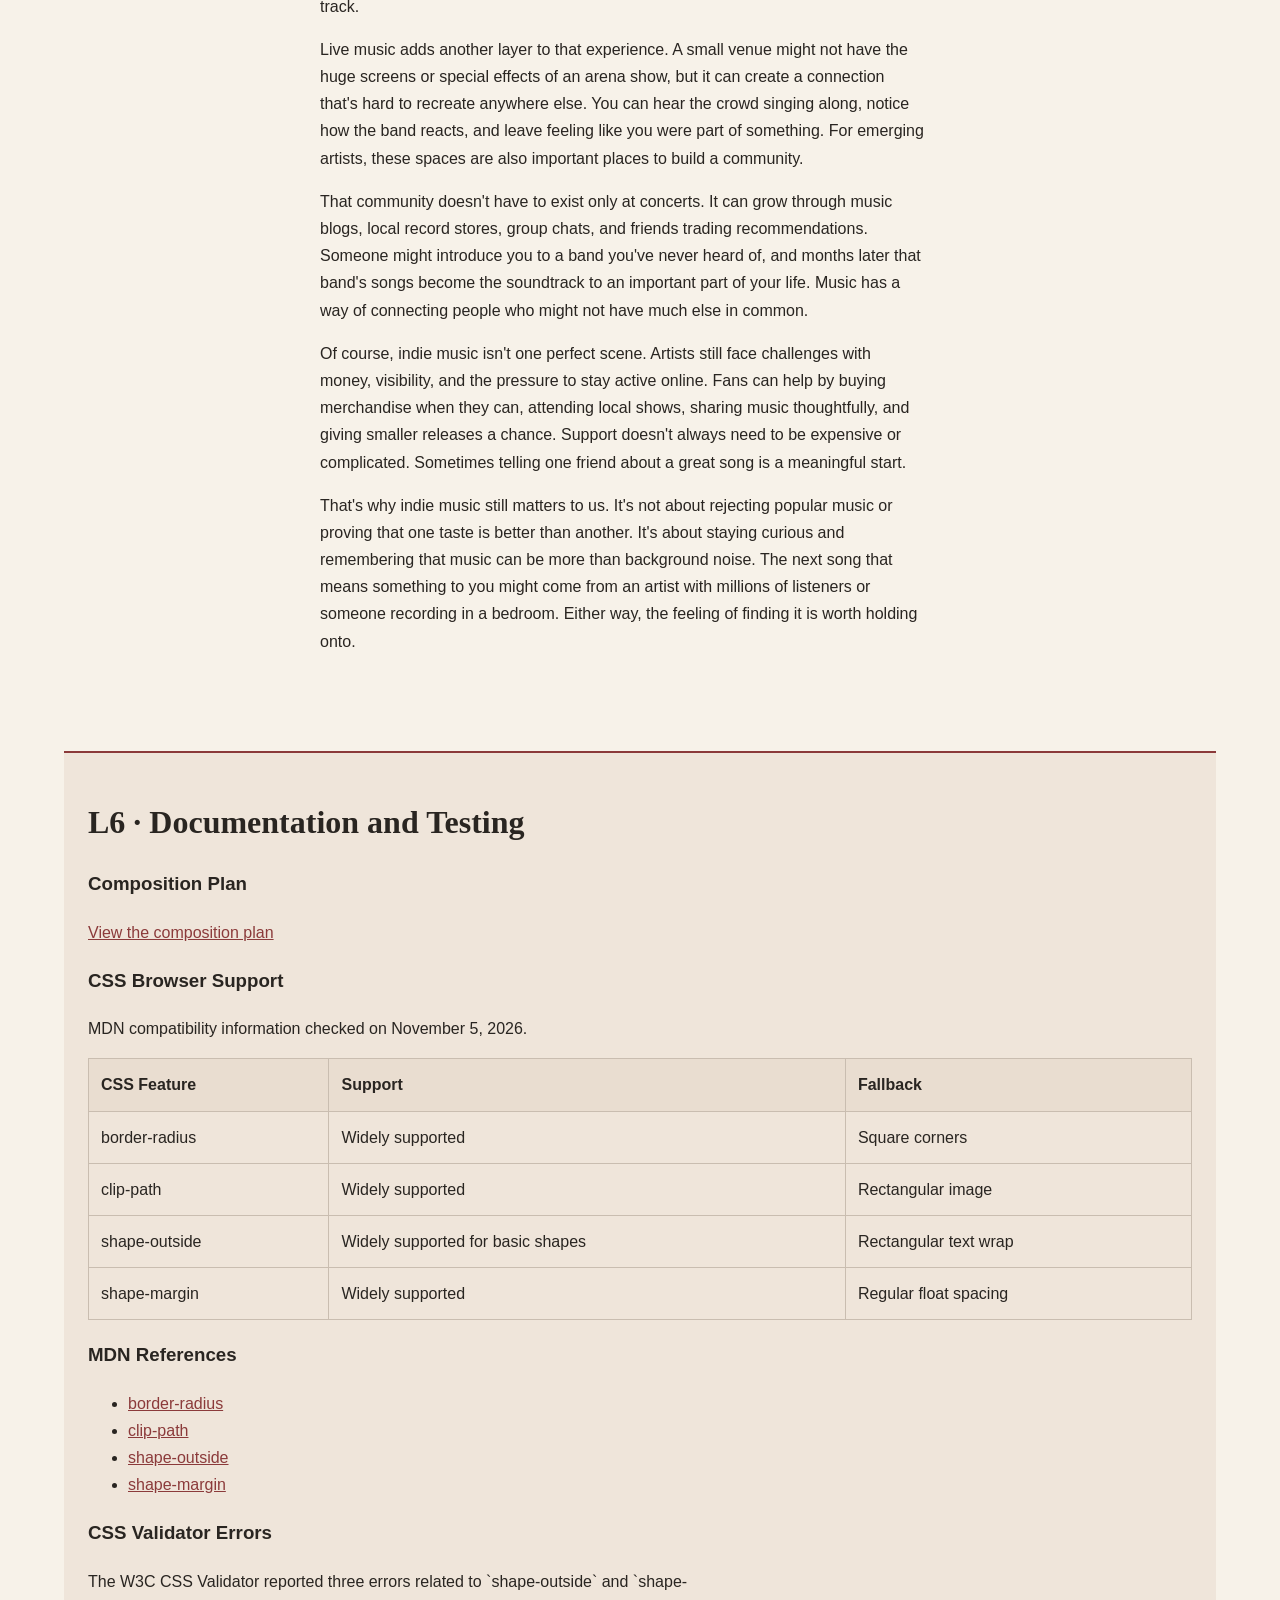
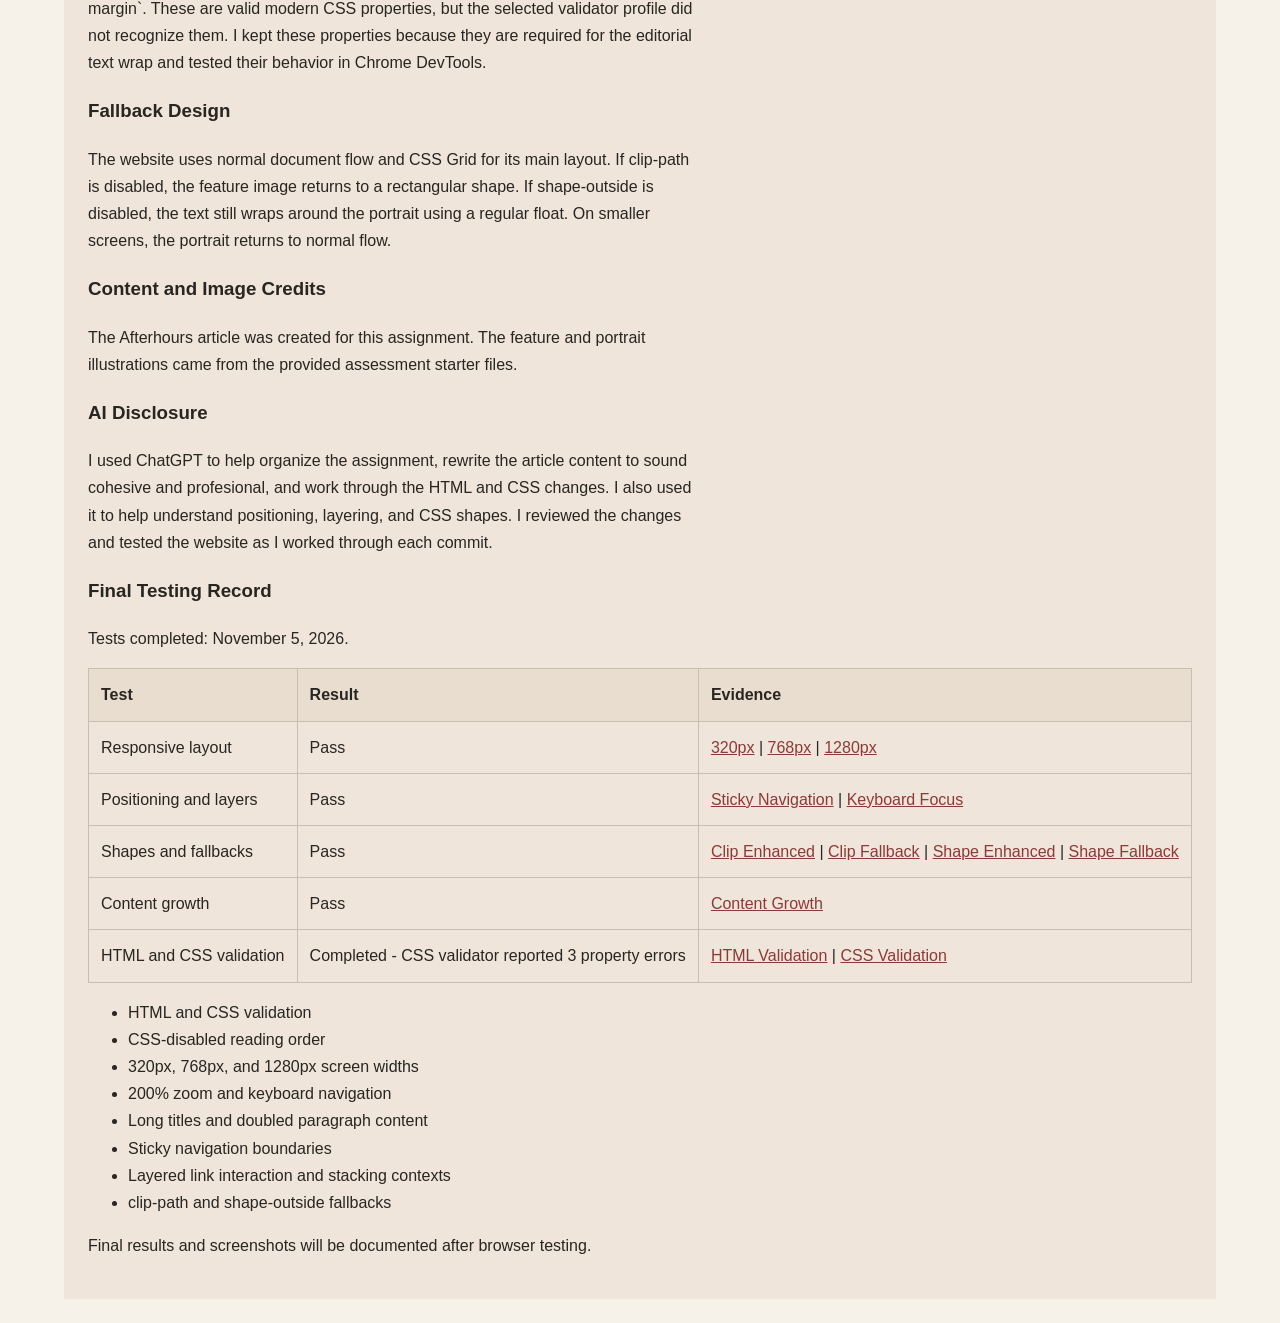
==== commit 6bf13b28: "Added testing evidence" ====
--- a/ASSESSMENT-Layered-Feature-Story-Starter/index.html
+++ b/ASSESSMENT-Layered-Feature-Story-Starter/index.html
@@ -21,9 +21,13 @@
             <a href="#section-one">More Than a Genre</a>
             <a href="#section-two">The Feeling of Discovery</a>
         </aside>
+
         <article>
+            <h2>Finding Beauty in the Noise</h2>
+
             <section id="section-one">
                 <h2>L2–L3 · More Than a Genre</h2>
+
                 <figure class="feature-figure">
                     <img src="feature.svg" alt="Abstract illustration used for the Afterhours indie music feature" width="1000" height="700">
                     <figcaption>Afterhours feature artwork. Illustration supplied with the assessment starter; temporary artwork until the final image is chosen.</figcaption>
@@ -32,6 +36,7 @@
                     described music released independently from major record labels, but it has also become a way to describe a certain sound and attitude. For many listeners, indie music is less about following a strict definition and more about finding
                     something that feels genuine.</p>
 
+
                 <p>Part of what makes indie music interesting is that artists can approach familiar ideas in unexpected ways. A song about heartbreak might sound dreamy instead of sad. A simple guitar melody can feel more memorable than a complicated production.
                     Even an imperfect recording can add character because it reminds listeners that real people are behind the music. Those small details often become the reason someone plays a song again and again.</p>
 
@@ -121,7 +126,9 @@
                 <li><a href="https://developer.mozilla.org/en-US/docs/Web/CSS/Reference/Properties/shape-outside">shape-outside</a></li>
                 <li><a href="https://developer.mozilla.org/en-US/docs/Web/CSS/Reference/Properties/shape-margin">shape-margin</a></li>
             </ul>
-
+            <h3>CSS Validator Errors</h3>
+            <p> The W3C CSS Validator reported three errors related to `shape-outside` and `shape-margin`. These are valid modern CSS properties, but the selected validator profile did not recognize them. I kept these properties because they are required
+                for the editorial text wrap and tested their behavior in Chrome DevTools.</p>
             <h3>Fallback Design</h3>
             <p>
                 The website uses normal document flow and CSS Grid for its main layout. If clip-path is disabled, the feature image returns to a rectangular shape. If shape-outside is disabled, the text still wraps around the portrait using a regular float. On smaller
@@ -135,14 +142,75 @@
 
             <h3>AI Disclosure</h3>
             <p>
-                I used ChatGPT to help organize the assignment, write the article content, and work through the HTML and CSS changes. I also used it to help understand positioning, layering, and CSS shapes. I reviewed the changes and tested the website as I worked through
-                each commit.
-            </p>
-
-            <h3>Testing Record</h3>
-            <p>
-                Testing will include the following checks:
-            </p>
+                I used ChatGPT to help organize the assignment, rewrite the article content to sound cohesive and profesional, and work through the HTML and CSS changes. I also used it to help understand positioning, layering, and CSS shapes. I reviewed the changes and
+                tested the website as I worked through each commit.
+            </p>
+
+
+
+            <h3>Final Testing Record</h3>
+            <p>Tests completed: November 5, 2026.</p>
+
+            <table>
+                <thead>
+                    <tr>
+                        <th>Test</th>
+                        <th>Result</th>
+                        <th>Evidence</th>
+                    </tr>
+                </thead>
+                <tbody>
+                    <tr>
+                        <td>Responsive layout</td>
+                        <td>Pass</td>
+                        <td>
+                            <a href="testing/mobile-320.png">320px</a> |
+                            <a href="testing/tablet-768.png">768px</a> |
+                            <a href="testing/desktop-1280.png">1280px</a>
+                        </td>
+                    </tr>
+
+                    <tr>
+                        <td>Positioning and layers</td>
+                        <td>Pass</td>
+                        <td>
+                            <a href="testing/sticky-navigation.png">Sticky Navigation</a> |
+                            <a href="testing/keyboard-focus.png">Keyboard Focus</a>
+                        </td>
+                    </tr>
+
+                    <tr>
+                        <td>Shapes and fallbacks</td>
+                        <td>Pass</td>
+                        <td>
+                            <a href="testing/clip-enhanced.png">Clip Enhanced</a> |
+                            <a href="testing/clip-fallback.png">Clip Fallback</a> |
+                            <a href="testing/shape-enhanced.png">Shape Enhanced</a> |
+                            <a href="testing/shape-fallback.png">Shape Fallback</a>
+                        </td>
+                    </tr>
+
+                    <tr>
+                        <td>Content growth</td>
+                        <td>Pass</td>
+                        <td>
+                            <a href="testing/content-growth.png">Content Growth</a>
+                        </td>
+                    </tr>
+
+                    <tr>
+                        <td>HTML and CSS validation</td>
+                        <td>Completed - CSS validator reported 3 property errors</td>
+                        <td>
+                            <a href="testing/validation.png">HTML Validation</a> |
+                            <a href="testing/css-validation.png">CSS Validation</a>
+                        </td>
+                    </tr>
+                </tbody>
+            </table>
+
+
+
             <ul>
                 <li>HTML and CSS validation</li>
                 <li>CSS-disabled reading order</li>
